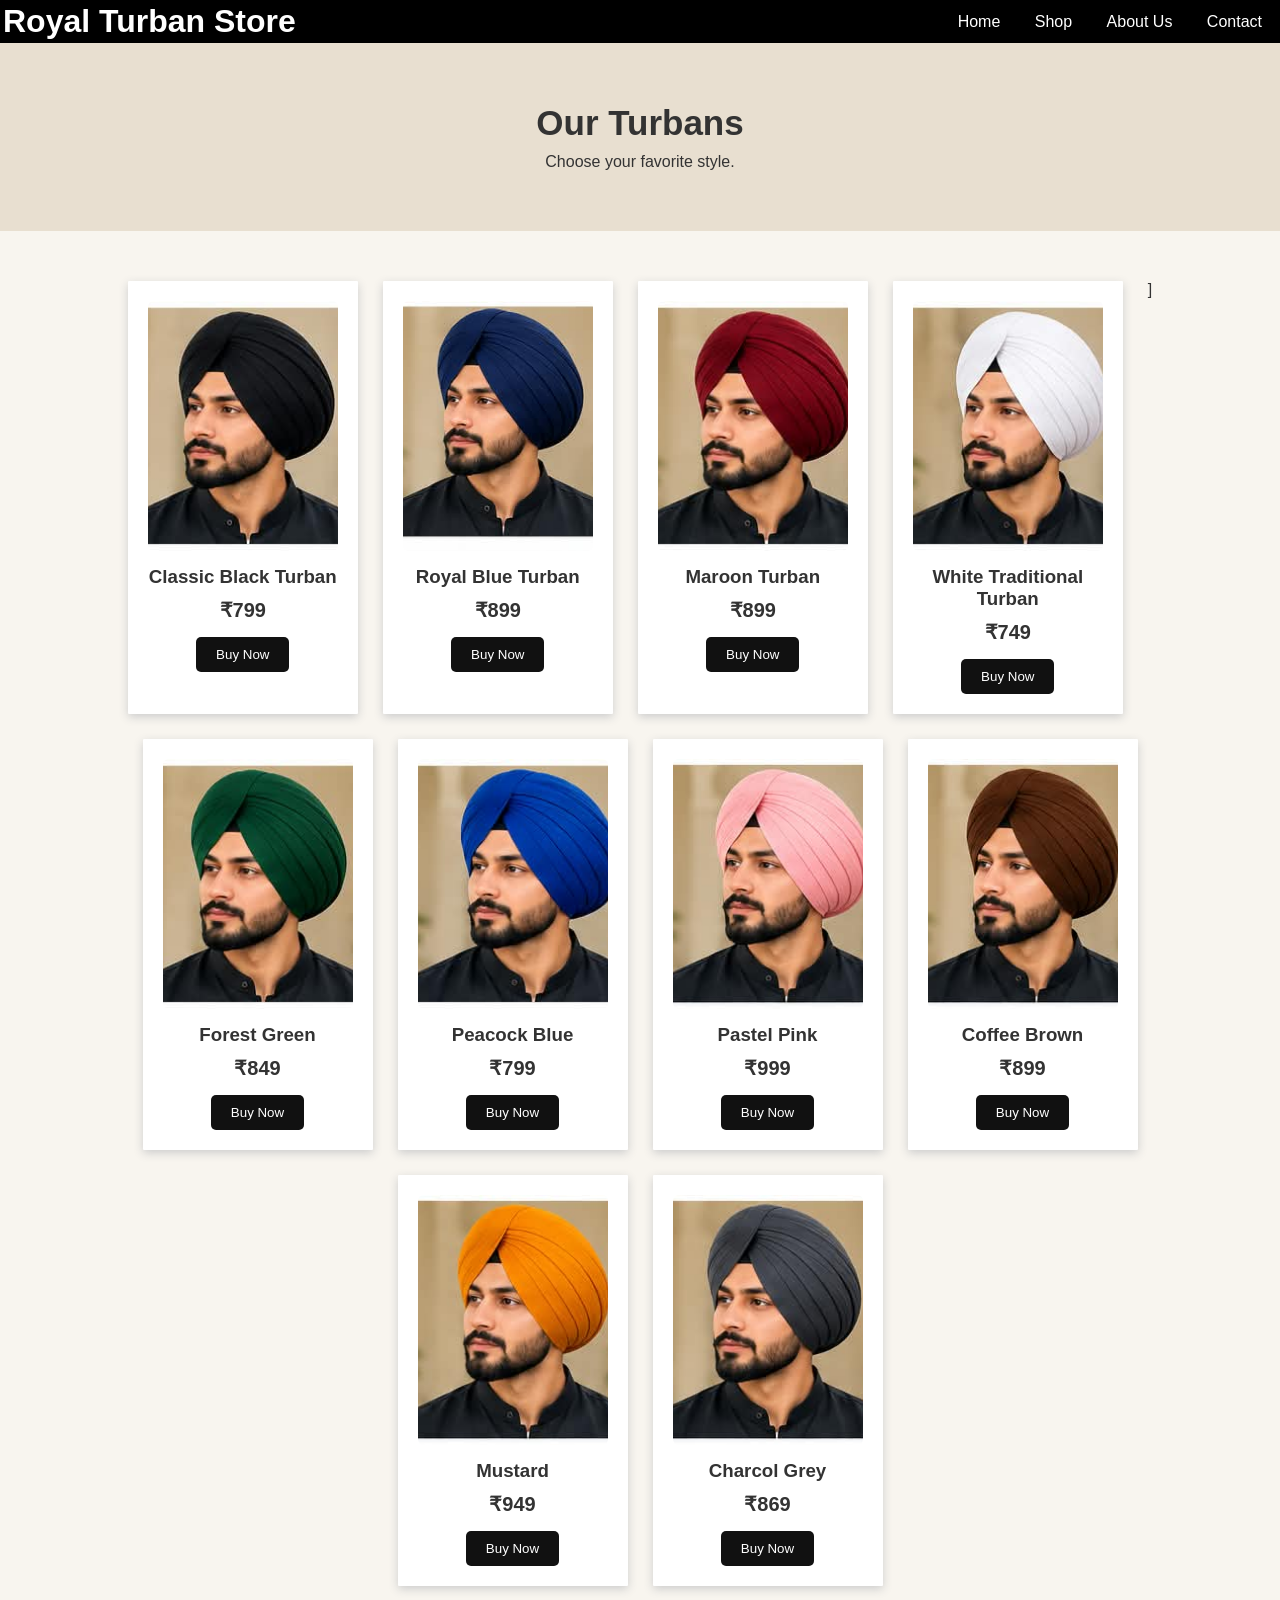
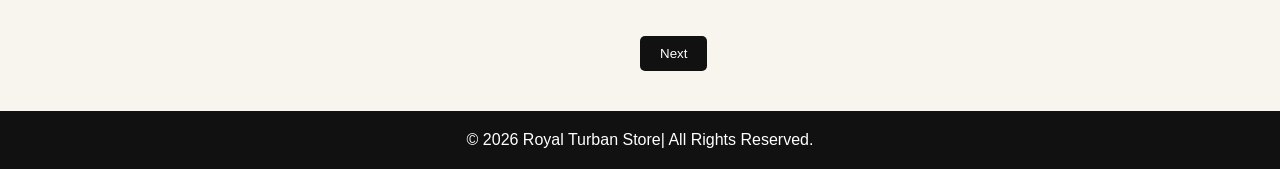
==== shop.html @ e3d9c9a7 "Add files via upload" ====
<!DOCTYPE html>
<html lang="en">
<head>
    <meta charset="UTF-8">
    <meta name="viewport" content="width=device-width, initial-scale=1.0">
    <title>Royal Turban Store - Shop</title>
    <link rel="stylesheet" href="style.css">
</head>

<body>

<header>
    <h1>Royal Turban Store</h1>

    <nav>
        <a href="index.html">Home</a>
        <a href="shop.html">Shop</a>
        <a href="about.html">About Us</a>
        <a href="contact.html">Contact</a>
    </nav>
</header>

<section class="page-title">
    <h2>Our Turbans</h2>
    <p>Choose your favorite style.</p>
</section>

<section class="products">

    <div class="product">
        <img src="1.jpeg" alt=" classic black turban">
        
        <h3>Classic Black Turban</h3>
        <p>₹799</p>
        <button>Buy Now</button>
    </div>

    <div class="product">
        <img src="2.jpeg" alt="royal blue turban">
        
        <h3>Royal Blue Turban</h3>
        <p>₹899</p>
        <button>Buy Now</button>
    </div>

    <div class="product">
        <img src="3.jpeg" alt="Maroon Turban">
       
        <h3>Maroon Turban</h3>
        <p>₹899</p>
        <button>Buy Now</button>
    </div>

    <div class="product">
        <img src="4.jpeg" alt="Traditional White">
        
        <h3>White Traditional Turban</h3>
        <p>₹749</p>
        <button>Buy Now</button>
    </div>]

    <div class="product">
        <img src="5.jpeg" alt="Forest Green">
       
        <h3>Forest Green</h3>
        <p>₹849</p>
        <button>Buy Now</button>
    </div>  

    <div class="product">
        <img src="6.jpeg" alt="Peacock Blue">
       
        <h3>Peacock Blue</h3>
        <p>₹799</p>
        <button>Buy Now</button>
    </div>

    <div class="product">
        <img src="7.jpeg" alt="Pastel Pink">
       
        <h3>Pastel Pink</h3>
        <p>₹999</p>
        <button>Buy Now</button>
    </div> 

    <div class="product">
        <img src="8.jpeg" alt="Coffee Brown">
       
        <h3>Coffee Brown</h3>
        <p>₹899</p>
        <button>Buy Now</button>
    </div>

    <div class="product">
        <img src="9.jpeg" alt="Mustard">
     
        <h3>Mustard</h3>
        <p>₹949</p>
        <button>Buy Now</button>
    </div>

    <div class="product">
        <img src="10.jpeg" alt="Charcol">
        
        <h3>Charcol Grey</h3>
        <p>₹869</p>
        <button>Buy Now</button>
    </div>
</section>
<button style="margin-left: 50%;">Next</button>

<footer>
    <p>&copy; 2026 Royal Turban Store| All Rights Reserved.</p>
</footer>

</body>
</html>
---- style.css ----
* {
    margin: 0;
    padding: 0;
    box-sizing: border-box;
   
}

body {
    font-family: Arial, sans-serif;
    background-color: #f8f5ef;
    color: #333;
}



header {
    background-color: black;
    color: white;
    padding: 3px;
    text-align: center;
    display: flex;
    justify-content: space-between;
    align-items: center;
   
    
}

header h1 {
    margin-bottom: 15px;
    text-align: center;
    margin: 0%;
}

nav a {
    color: white;
    text-decoration: none;
    margin: 0 15px;
}

nav a:hover {
    color: #d4af37;
}



.hero {
    min-height: 600px;
    width: 100%;
    text-align: left;
    padding: 120px 20px;
    color: black;
   background-image:
        linear-gradient(
            rgba(0, 0, 0, 0.45),
            rgba(0, 0, 0, 0.45)
        ),
        url(background-image.jpeg);

    background-size: cover;
    background-position: center;
    background-repeat: no-repeat;

    color: white;
    font-size: 40px;
}
}

.hero h2 {
    font-size: 45px;
    margin-bottom: 15px;
}

.hero p {
    font-size: 20px;
    margin-bottom: 30px;
}

.button {
    display: inline-block;
    background-color: #d4af37;
    color: white;
    padding: 12px 25px;
    text-decoration: none;
    border-radius: 5px;
}

.button:hover {
    background-color: #b8941f;
}



.welcome {
    text-align: center;
    padding: 60px 20px;
}

.welcome h2 {
    margin-bottom: 15px;
}



.page-title {
    text-align: center;
    padding: 60px 20px;
    background-color: #e8dfd0;
}

.page-title h2 {
    font-size: 35px;
    margin-bottom: 10px;
}

.products {
    display: flex;
    justify-content: center;
    gap: 25px;
    flex-wrap: wrap;
    padding: 50px 20px;
}

.product{
    background-color: white;
    width: 230px;
    padding: 20px;
    text-align: center;
    border-radius: 1px;
    box-shadow: 0 3px 10px #ccc;
}



.product img{
   width: 100%;
   height: 250px;
   display: block;
   border-radius: 6px;
   margin-bottom: 15px;
   object-fit: cover;
}

.product h3 {
    margin-bottom: 10px;
}

.product p {
    font-size: 20px;
    font-weight: bold;
    margin-bottom: 15px;
}

button {
    background-color: #111;
    color: white;
    border: none;
    padding: 10px 20px;
    cursor: pointer;
    border-radius: 5px;
}

button:hover {
    background-color: #d4af37;
}



.about {
    max-width: 800px;
    margin: auto;
    padding: 60px 20px;
    line-height: 1.8;
}

.about h2 {
    margin-bottom: 15px;
    margin-top: 25px;
}



.contact {
    display: flex;
    justify-content: center;
    gap: 60px;
    padding: 60px 20px;
    flex-wrap: wrap;
}

form {
    width: 400px;
}

form label {
    display: block;
    margin-bottom: 5px;
}

form input,
form textarea {
    width: 100%;
    padding: 12px;
    margin-bottom: 20px;
    border: 1px solid #ccc;
    border-radius: 5px;
}

form textarea {
    height: 150px;
}

.contact-info {
    width: 300px;
}

.contact-info h3 {
    margin-bottom: 20px;
}

.contact-info p {
    margin-bottom: 15px;
}


footer {
    background-color: #111;
    color: white;
    text-align: center;
    padding: 20px;
    margin-top: 40px;
}



@media (max-width: 600px) {

    nav a {
        display: block;
        margin: 10px;
    }

    .hero h2 {
        font-size: 32px;
    }

    .contact form {
        width: 100%;
    }

    .contact-info {
        width: 100%;
    }
}
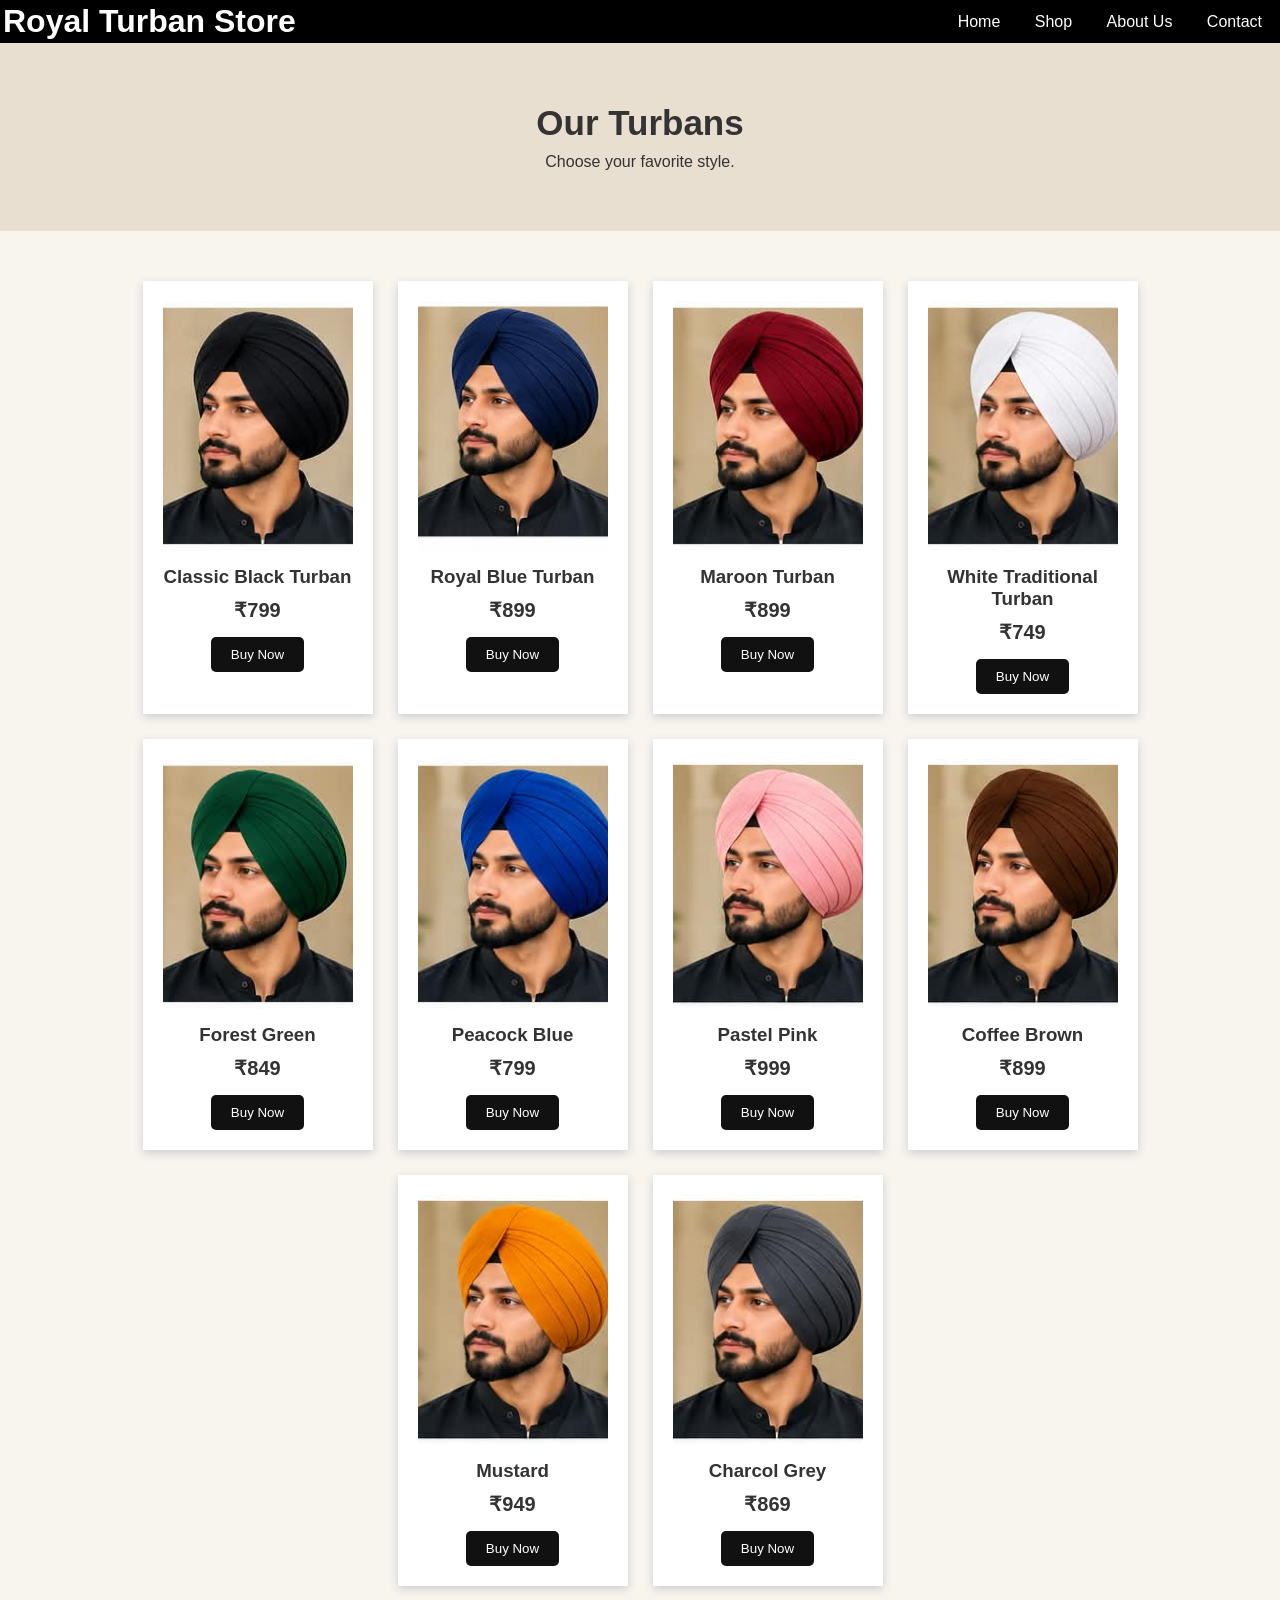
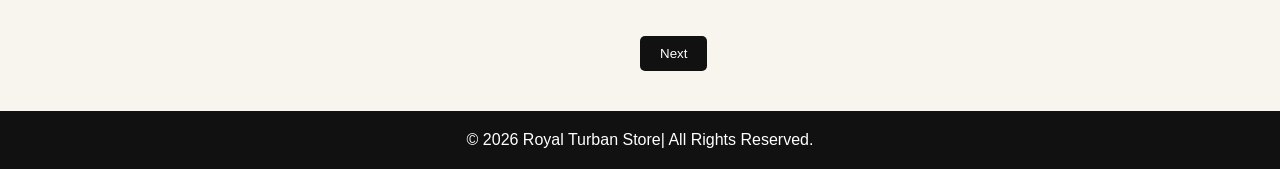
==== commit df2a0e59: "Update shop.html" ====
--- a/shop.html
+++ b/shop.html
@@ -57,7 +57,7 @@
         <h3>White Traditional Turban</h3>
         <p>₹749</p>
         <button>Buy Now</button>
-    </div>]
+    </div>
 
     <div class="product">
         <img src="5.jpeg" alt="Forest Green">
@@ -114,4 +114,4 @@
 </footer>
 
 </body>
-</html>+</html>
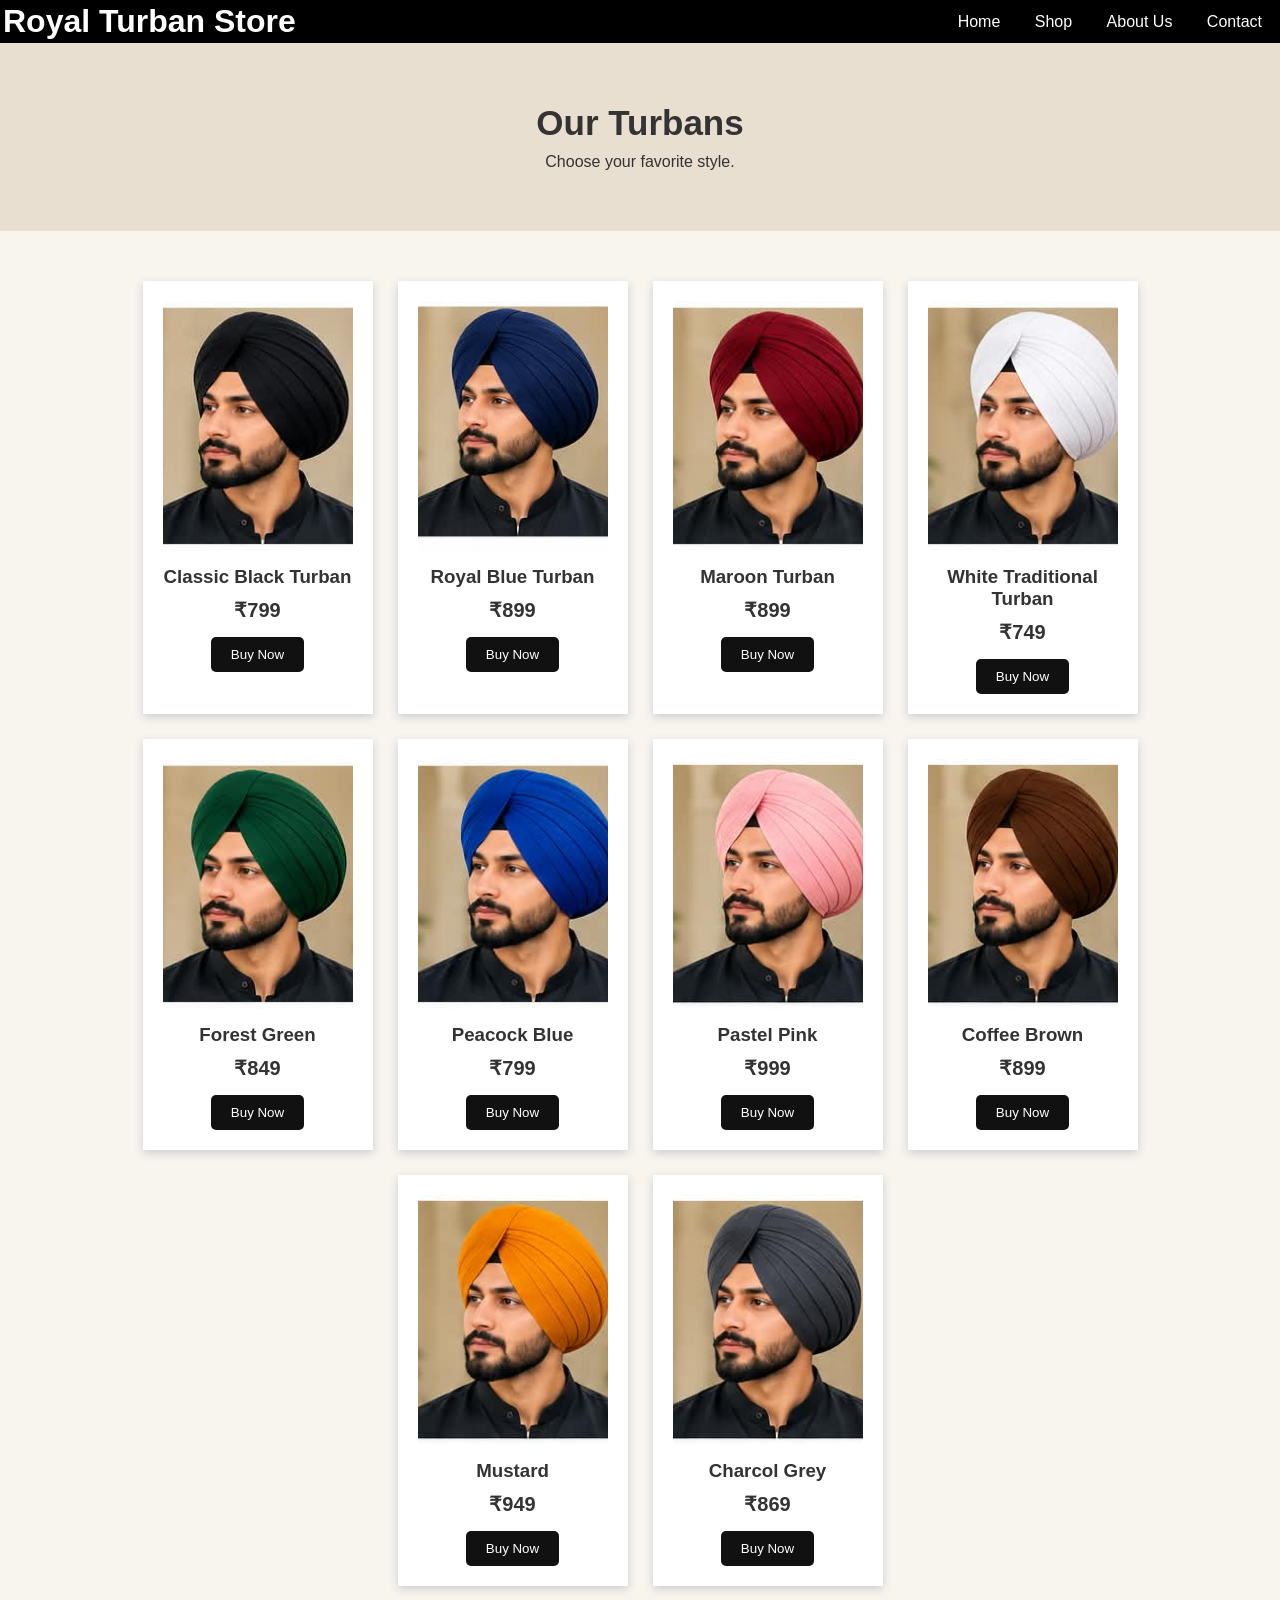
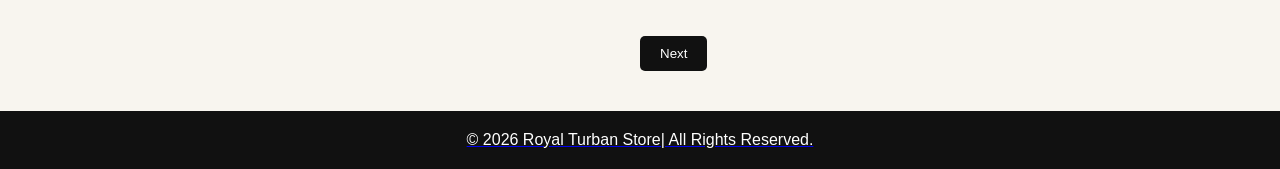
==== commit 6015e6b2: "Update shop.html" ====
--- a/shop.html
+++ b/shop.html
@@ -107,7 +107,7 @@
         <button>Buy Now</button>
     </div>
 </section>
-<button style="margin-left: 50%;">Next</button>
+<button style="margin-left: 50%;">Next<a href="about.html"></button>
 
 <footer>
     <p>&copy; 2026 Royal Turban Store| All Rights Reserved.</p>
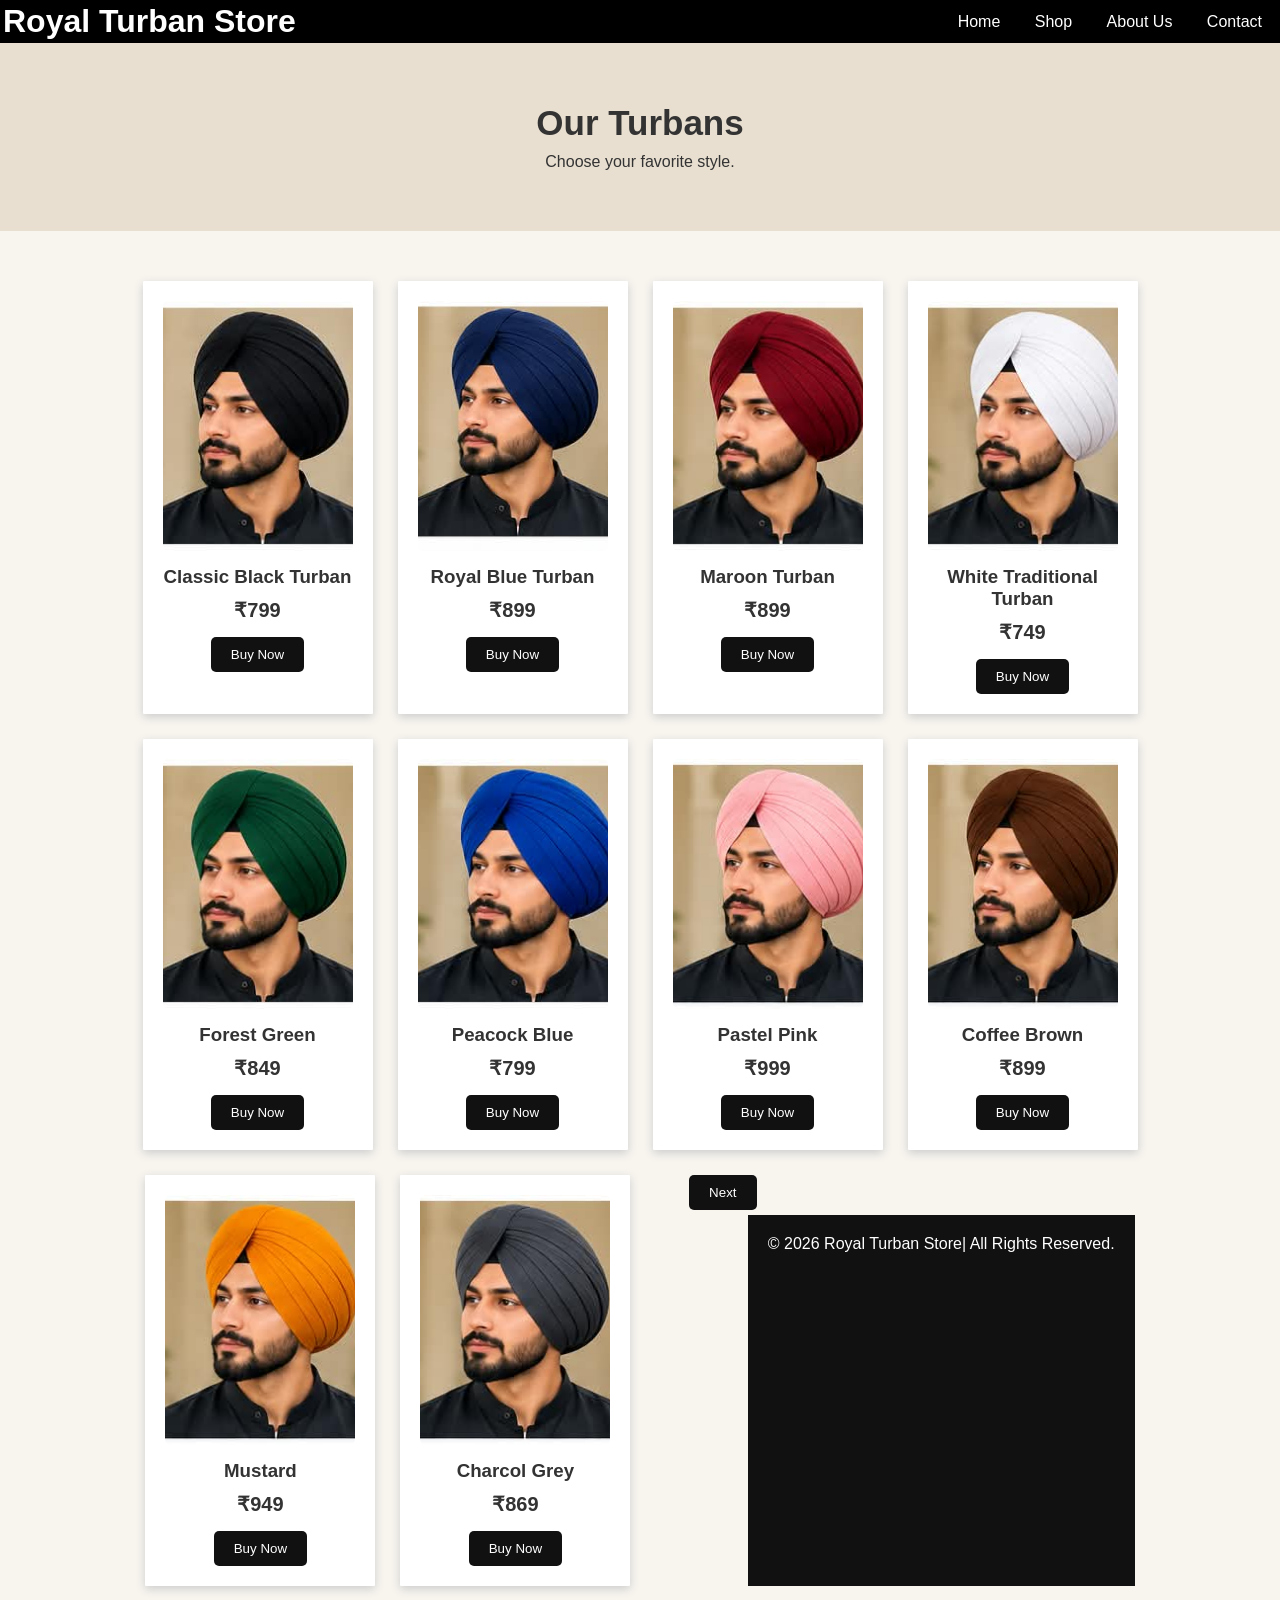
==== commit 6b9667da: "Update shop.html" ====
--- a/shop.html
+++ b/shop.html
@@ -106,9 +106,10 @@
         <p>₹869</p>
         <button>Buy Now</button>
     </div>
-</section>
-<button style="margin-left: 50%;">Next<a href="about.html"></button>
-
+</sectio>
+<a href="about.html">    
+ <button style="margin-left: 50%;">Next</button>
+</a>
 <footer>
     <p>&copy; 2026 Royal Turban Store| All Rights Reserved.</p>
 </footer>
